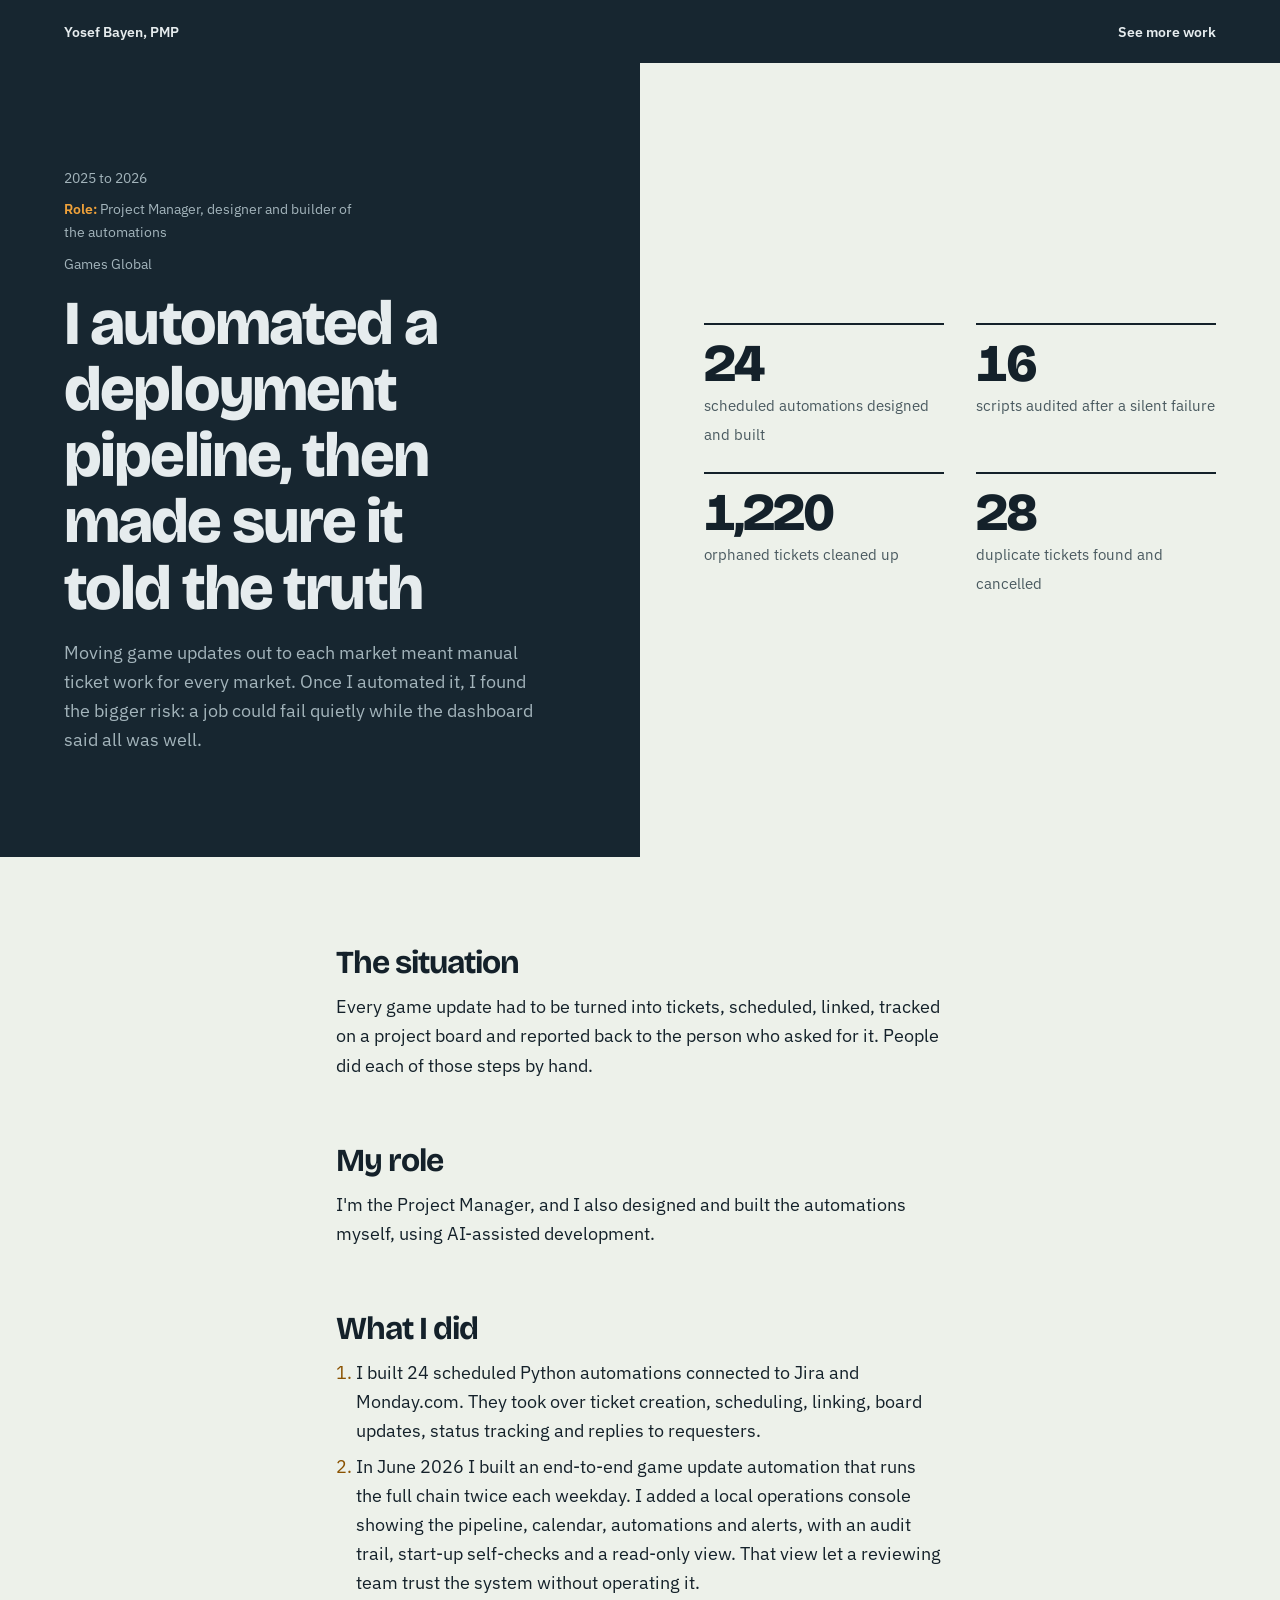
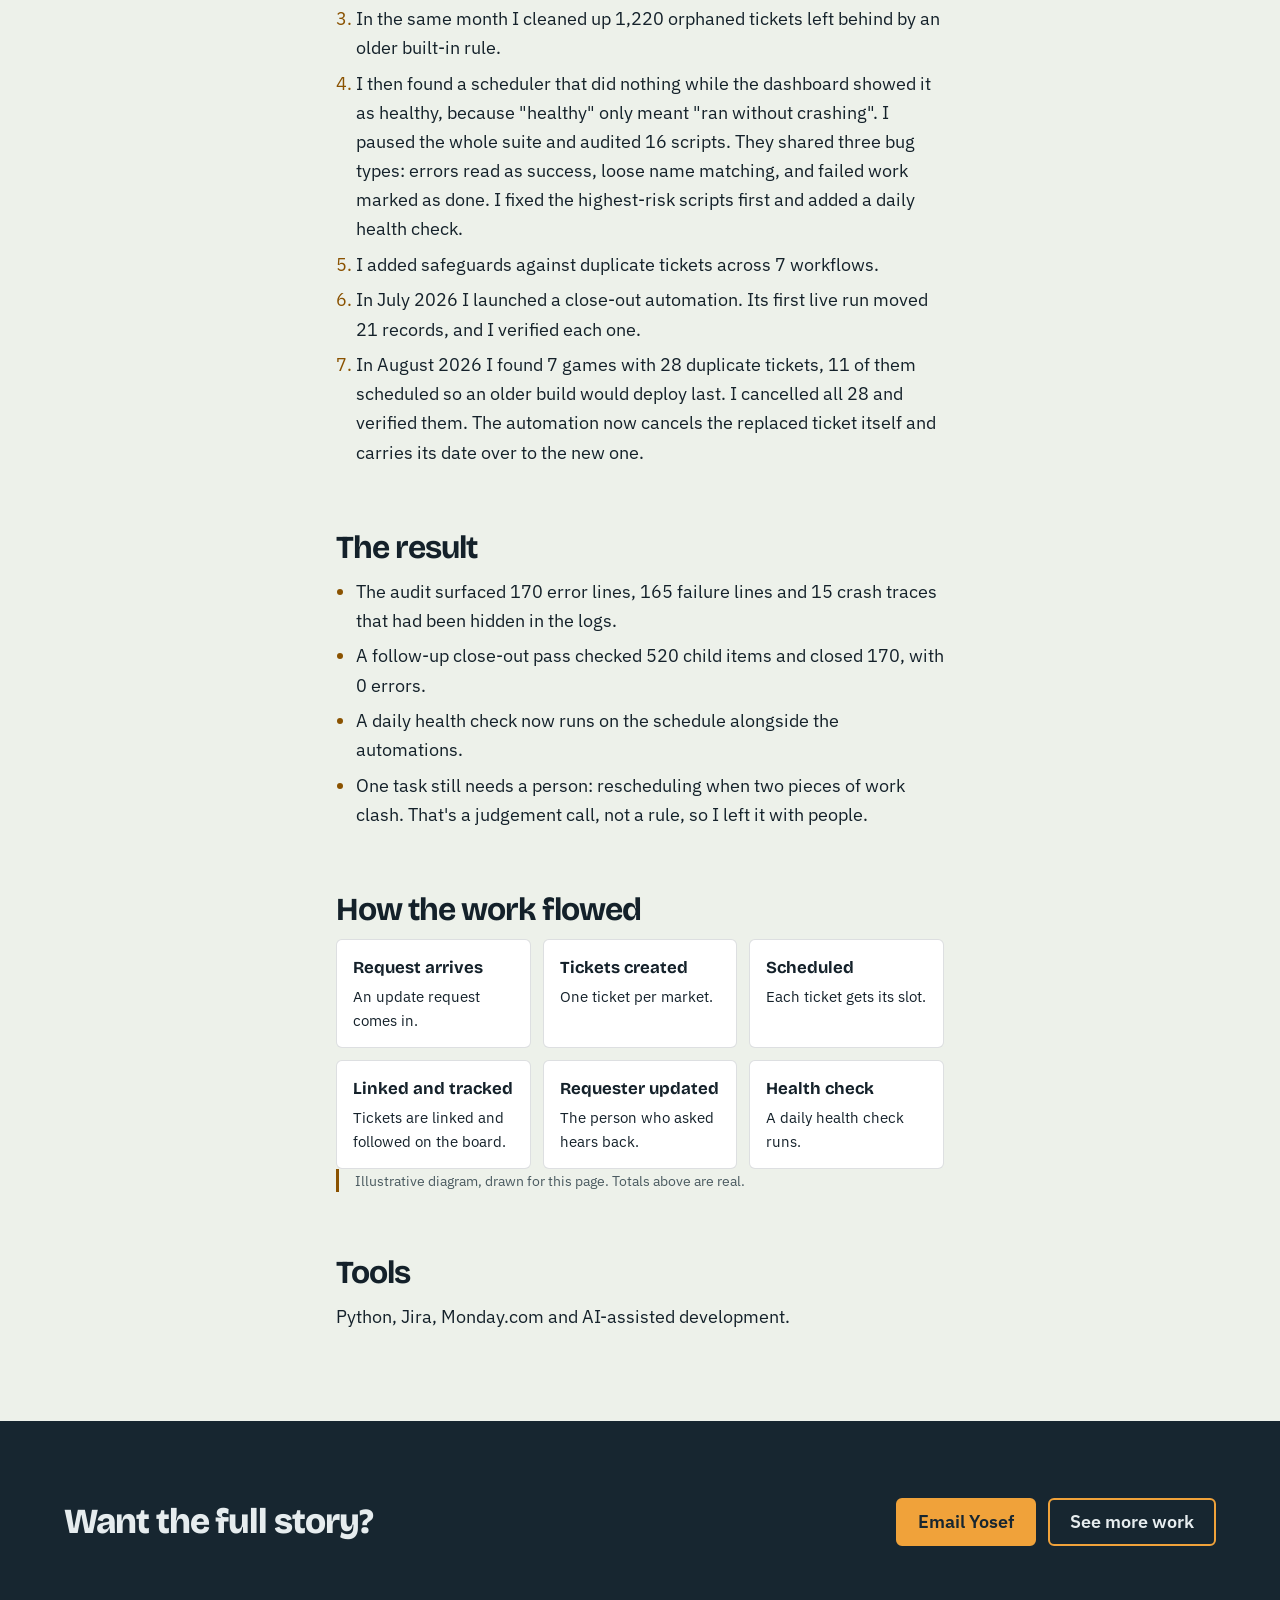
==== case-automation-suite.html @ 45c1838b "Add three project pages and role labels on every work log item Co-Authored-By: Claude Opus 5.5 <nore" ====
<!doctype html>
<html lang="en">
<head>
<meta charset="utf-8">
<meta name="viewport" content="width=device-width, initial-scale=1, viewport-fit=cover">
<title>Deployment automation suite and silent-failure audit | Yosef Bayen</title>
<meta name="description" content="I designed and built 24 scheduled automations for a deployment pipeline, then audited them when I found one failing quietly behind a healthy dashboard.">
<link rel="preconnect" href="https://fonts.googleapis.com">
<link rel="preconnect" href="https://fonts.gstatic.com" crossorigin>
<link href="https://fonts.googleapis.com/css2?family=Bricolage+Grotesque:opsz,wght@12..96,500;12..96,700;12..96,800&family=IBM+Plex+Sans:wght@400;500;600&display=swap" rel="stylesheet">
<link rel="stylesheet" href="case.css">
</head>
<body>
<header class="top"><a href="index.html">Yosef Bayen, PMP</a><a href="index.html#work-log">See more work</a></header>
<main>
  <section class="case-hero">
    <div class="problem">
      <p class="meta"><span>2025 to 2026</span><span><b>Role:</b> Project Manager, designer and builder of the automations</span><span>Games Global</span></p>
      <h1>I automated a deployment pipeline, then made sure it told the truth</h1>
      <p>Moving game updates out to each market meant manual ticket work for every market. Once I automated it, I found the bigger risk: a job could fail quietly while the dashboard said all was well.</p>
    </div>
    <div class="result">
      <div class="figures">
        <div><strong>24</strong><span>scheduled automations designed and built</span></div>
        <div><strong>16</strong><span>scripts audited after a silent failure</span></div>
        <div><strong>1,220</strong><span>orphaned tickets cleaned up</span></div>
        <div><strong>28</strong><span>duplicate tickets found and cancelled</span></div>
      </div>
    </div>
  </section>
  <article class="case-body">
    <section><h2>The situation</h2><p>Every game update had to be turned into tickets, scheduled, linked, tracked on a project board and reported back to the person who asked for it. People did each of those steps by hand.</p></section>
    <section><h2>My role</h2><p>I'm the Project Manager, and I also designed and built the automations myself, using AI-assisted development.</p></section>
    <section><h2>What I did</h2><ol>
      <li>I built 24 scheduled Python automations connected to Jira and Monday.com. They took over ticket creation, scheduling, linking, board updates, status tracking and replies to requesters.</li>
      <li>In June 2026 I built an end-to-end game update automation that runs the full chain twice each weekday. I added a local operations console showing the pipeline, calendar, automations and alerts, with an audit trail, start-up self-checks and a read-only view. That view let a reviewing team trust the system without operating it.</li>
      <li>In the same month I cleaned up 1,220 orphaned tickets left behind by an older built-in rule.</li>
      <li>I then found a scheduler that did nothing while the dashboard showed it as healthy, because "healthy" only meant "ran without crashing". I paused the whole suite and audited 16 scripts. They shared three bug types: errors read as success, loose name matching, and failed work marked as done. I fixed the highest-risk scripts first and added a daily health check.</li>
      <li>I added safeguards against duplicate tickets across 7 workflows.</li>
      <li>In July 2026 I launched a close-out automation. Its first live run moved 21 records, and I verified each one.</li>
      <li>In August 2026 I found 7 games with 28 duplicate tickets, 11 of them scheduled so an older build would deploy last. I cancelled all 28 and verified them. The automation now cancels the replaced ticket itself and carries its date over to the new one.</li>
    </ol></section>
    <section><h2>The result</h2><ul>
      <li>The audit surfaced 170 error lines, 165 failure lines and 15 crash traces that had been hidden in the logs.</li>
      <li>A follow-up close-out pass checked 520 child items and closed 170, with 0 errors.</li>
      <li>A daily health check now runs on the schedule alongside the automations.</li>
      <li>One task still needs a person: rescheduling when two pieces of work clash. That's a judgement call, not a rule, so I left it with people.</li>
    </ul></section>
    <section><h2>How the work flowed</h2><ol class="steps">
      <li><b>Request arrives</b>An update request comes in.</li>
      <li><b>Tickets created</b>One ticket per market.</li>
      <li><b>Scheduled</b>Each ticket gets its slot.</li>
      <li><b>Linked and tracked</b>Tickets are linked and followed on the board.</li>
      <li><b>Requester updated</b>The person who asked hears back.</li>
      <li><b>Health check</b>A daily health check runs.</li>
    </ol><p class="note">Illustrative diagram, drawn for this page. Totals above are real.</p></section>
    <section><h2>Tools</h2><p>Python, Jira, Monday.com and AI-assisted development.</p></section>
  </article>
</main>
<footer class="next">
  <h2>Want the full story?</h2>
  <div class="links">
    <a class="btn btn--solid" href="mailto:ybayen12@gmail.com">Email Yosef</a>
    <a class="btn" href="index.html#work-log">See more work</a>
  </div>
</footer>
</body>
</html>
---- case.css ----
/* Shared style for the project pages. Same palette and type as the home page:
   the problem sits on the dark ground, the work and result on the light. */
:root {
  --dark: #172630; --dark-ink: #e6ecee; --dark-soft: #a3b4bb; --amber: #f0a23a;
  --light: #edf1ea; --ink: #14212a; --soft: #4a5a60; --accent: #8a5200;
  --display: "Bricolage Grotesque", system-ui, sans-serif;
  --text: "IBM Plex Sans", system-ui, sans-serif;
  --gutter: clamp(1.25rem, 5vw, 5.5rem);
}
* { box-sizing: border-box; }
html { -webkit-text-size-adjust: 100%; }
body { margin: 0; background: var(--light); color: var(--ink); font-family: var(--text); font-size: clamp(1rem, 0.96rem + 0.22vw, 1.125rem); line-height: 1.62; overflow-x: clip; }
a { color: inherit; }
a:focus-visible { outline: 3px solid var(--accent); outline-offset: 3px; }
h1, h2, h3 { font-family: var(--display); margin: 0; letter-spacing: -0.03em; line-height: 1.06; text-wrap: balance; }
p { margin: 0; text-wrap: pretty; }

.top { display: flex; justify-content: space-between; align-items: center; gap: 1rem; padding: 1.25rem var(--gutter); background: var(--dark); color: var(--dark-ink); font-size: 0.9rem; }
.top a { text-decoration: none; font-weight: 600; }
.top a:hover { color: var(--amber); }

/* Hero: problem on dark, result on light, the same split as the home page. */
.case-hero { display: grid; grid-template-columns: 1fr 1fr; min-height: 70svh; }
.case-hero .problem { background: var(--dark); color: var(--dark-ink); padding: clamp(3rem, 8vw, 7rem) var(--gutter); display: flex; flex-direction: column; justify-content: center; gap: 1rem; }
.case-hero .result { padding: clamp(3rem, 8vw, 7rem) var(--gutter); display: flex; flex-direction: column; justify-content: center; gap: 1.25rem; }
.meta { font-size: 0.9rem; color: var(--dark-soft); display: flex; flex-wrap: wrap; gap: 0.5rem 1rem; }
.meta b { color: var(--amber); font-weight: 600; }
.case-hero h1 { font-size: clamp(2.2rem, 1.5rem + 3vw, 4rem); font-weight: 800; }
.case-hero .problem p { color: var(--dark-soft); max-width: 44ch; }
.figures { display: grid; grid-template-columns: repeat(2, minmax(0, 1fr)); gap: 1.5rem 2rem; }
.figures div { border-top: 2px solid var(--ink); padding-top: 0.75rem; }
.figures strong { display: block; font-family: var(--display); font-weight: 800; font-size: clamp(2rem, 1.4rem + 2.4vw, 3.4rem); letter-spacing: -0.04em; line-height: 1; font-variant-numeric: tabular-nums; }
.figures span { font-size: 0.95rem; color: var(--soft); }

/* Body: a narrow reading column with headed sections. */
.case-body { max-width: 46rem; margin: 0 auto; padding: clamp(3rem, 7vw, 6rem) var(--gutter); }
.case-body section + section { margin-top: clamp(2.5rem, 5vw, 4rem); }
.case-body h2 { font-size: clamp(1.4rem, 1.2rem + 1vw, 2rem); font-weight: 700; margin-bottom: 0.75rem; }
.case-body p + p { margin-top: 0.9rem; }
.case-body ul, .case-body ol { margin: 0.75rem 0 0; padding-left: 1.25rem; }
.case-body li + li { margin-top: 0.4rem; }
.case-body li::marker { color: var(--accent); }
.note { font-size: 0.9rem; color: var(--soft); border-left: 3px solid var(--accent); padding-left: 1rem; }

/* Optional diagram: sample steps drawn with markup, labelled as illustrative. */
.steps { list-style: none; padding: 0 !important; display: grid; grid-template-columns: repeat(auto-fit, minmax(9rem, 1fr)); gap: 0.75rem; counter-reset: s; }
.steps li { margin: 0 !important; background: #fff; border: 1px solid color-mix(in oklab, var(--ink) 14%, transparent); border-radius: 6px; padding: 0.9rem 1rem; font-size: 0.92rem; }
.steps li b { display: block; font-family: var(--display); font-size: 1.05rem; margin-bottom: 0.2rem; }

.next { background: var(--dark); color: var(--dark-ink); padding: clamp(3rem, 6vw, 5rem) var(--gutter); display: flex; flex-wrap: wrap; justify-content: space-between; align-items: center; gap: 1.5rem; }
.next h2 { font-size: clamp(1.4rem, 1.1rem + 1.4vw, 2.2rem); font-weight: 800; }
.next .links { display: flex; flex-wrap: wrap; gap: 0.75rem; }
.btn { display: inline-flex; align-items: center; min-height: 48px; padding: 0 1.25rem; border-radius: 6px; font-weight: 600; text-decoration: none; border: 2px solid var(--amber); color: var(--dark-ink); }
.btn--solid { background: var(--amber); color: var(--dark); }
.btn:hover { background: var(--dark-ink); border-color: var(--dark-ink); color: var(--dark); }

@media (max-width: 760px) {
  .case-hero { grid-template-columns: 1fr; min-height: 0; }
  .figures { grid-template-columns: 1fr 1fr; gap: 1rem; }
}
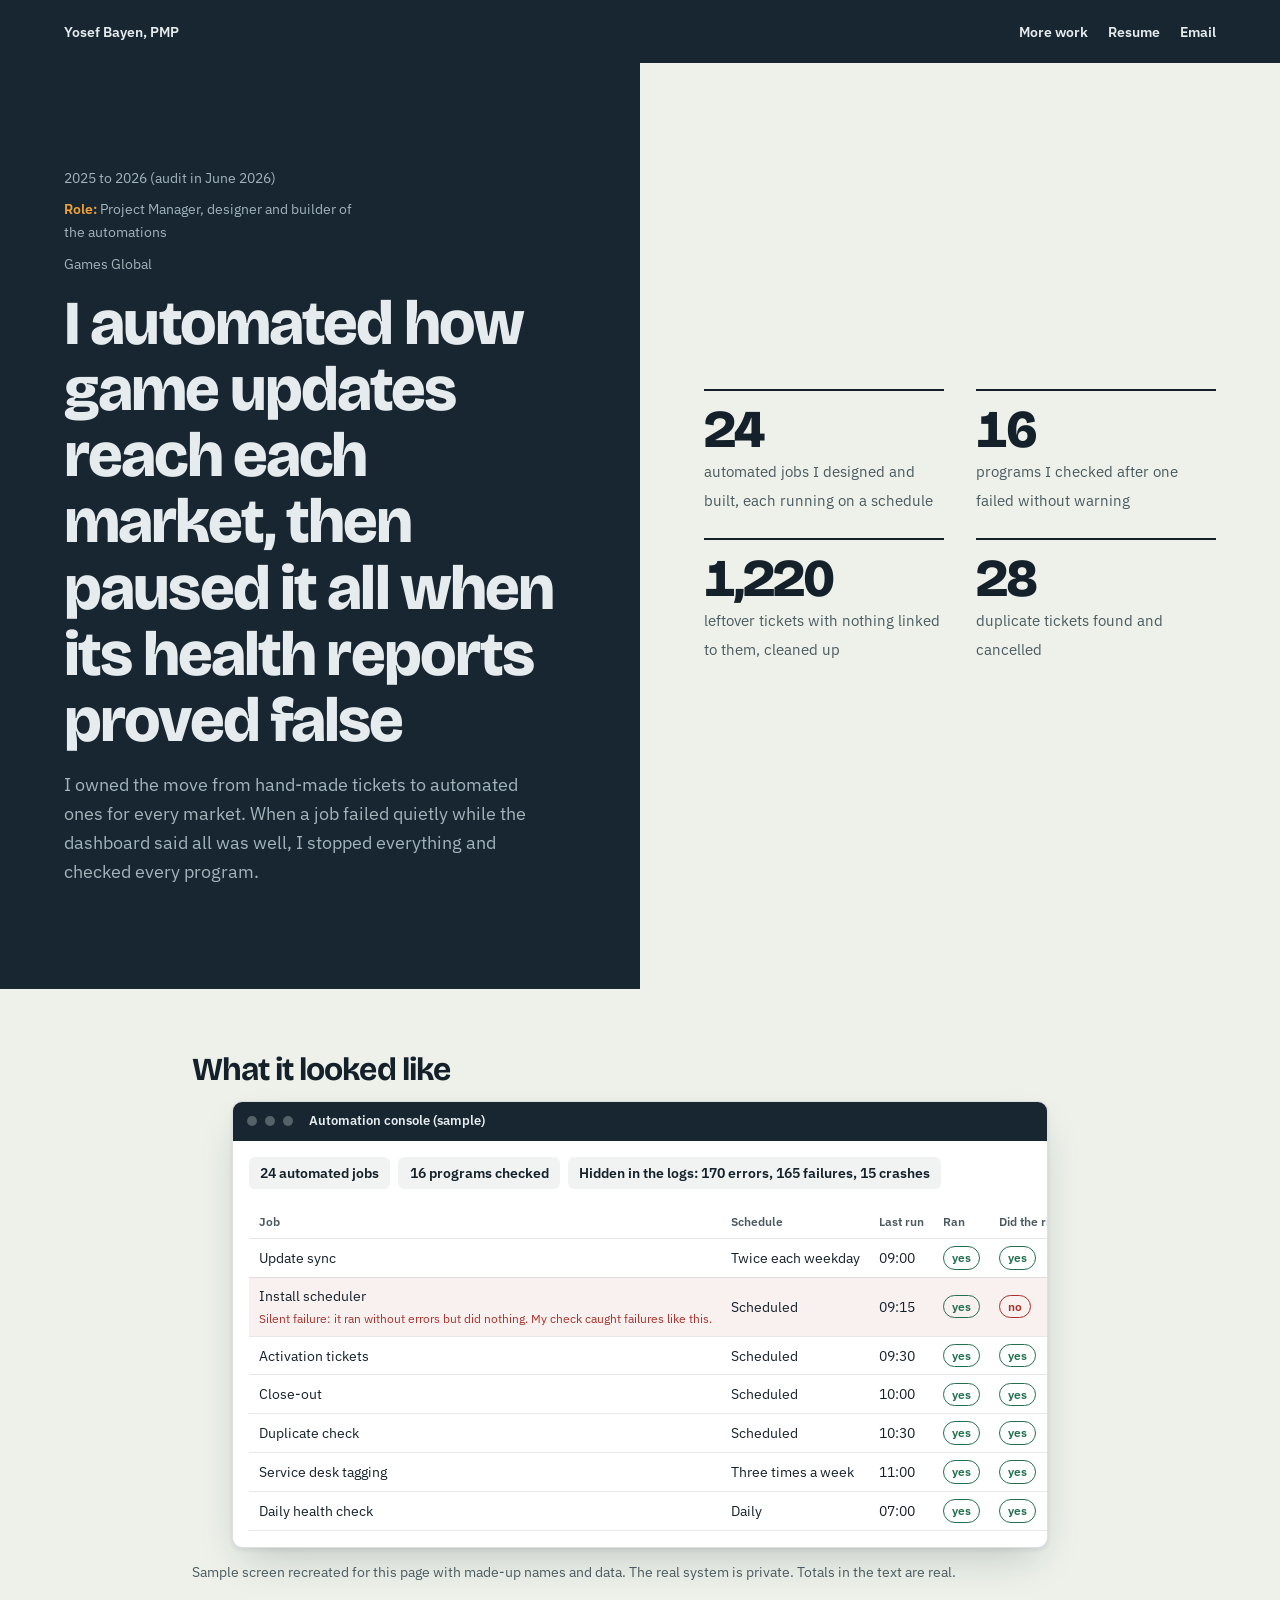
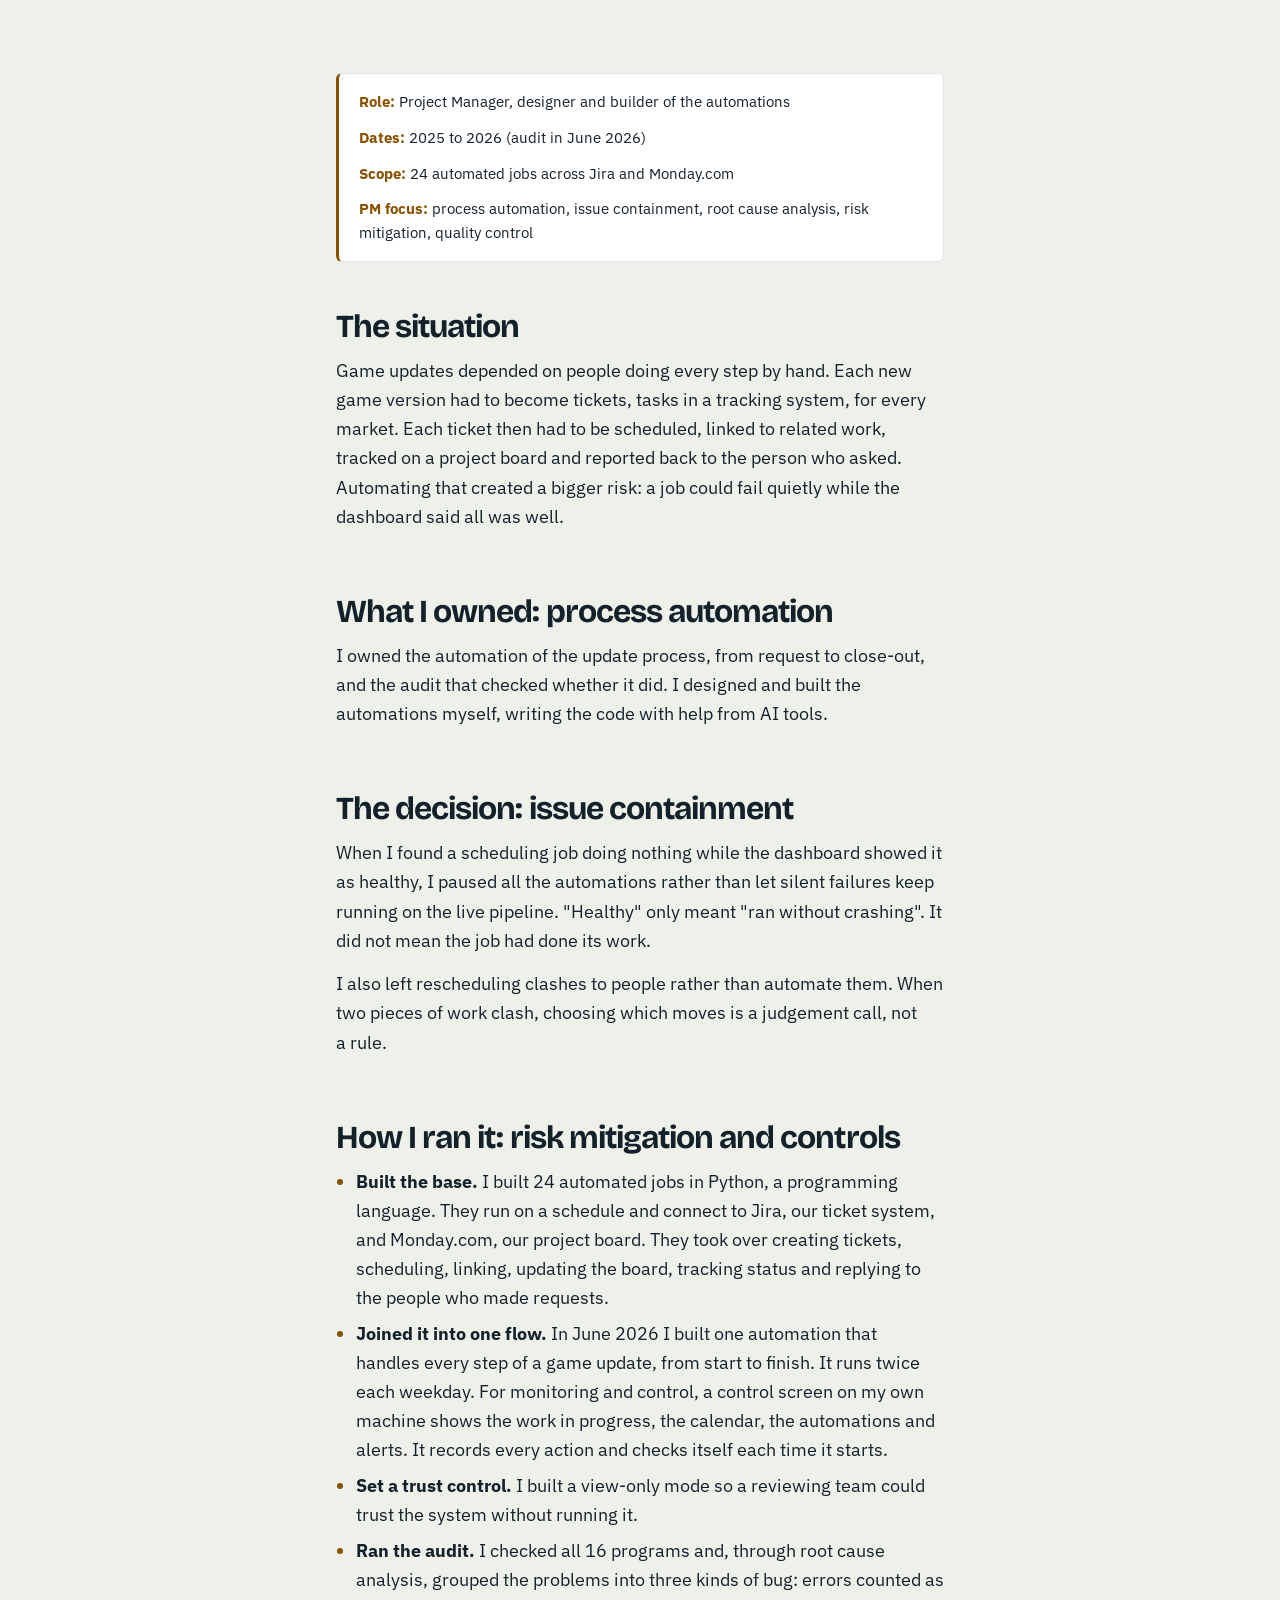
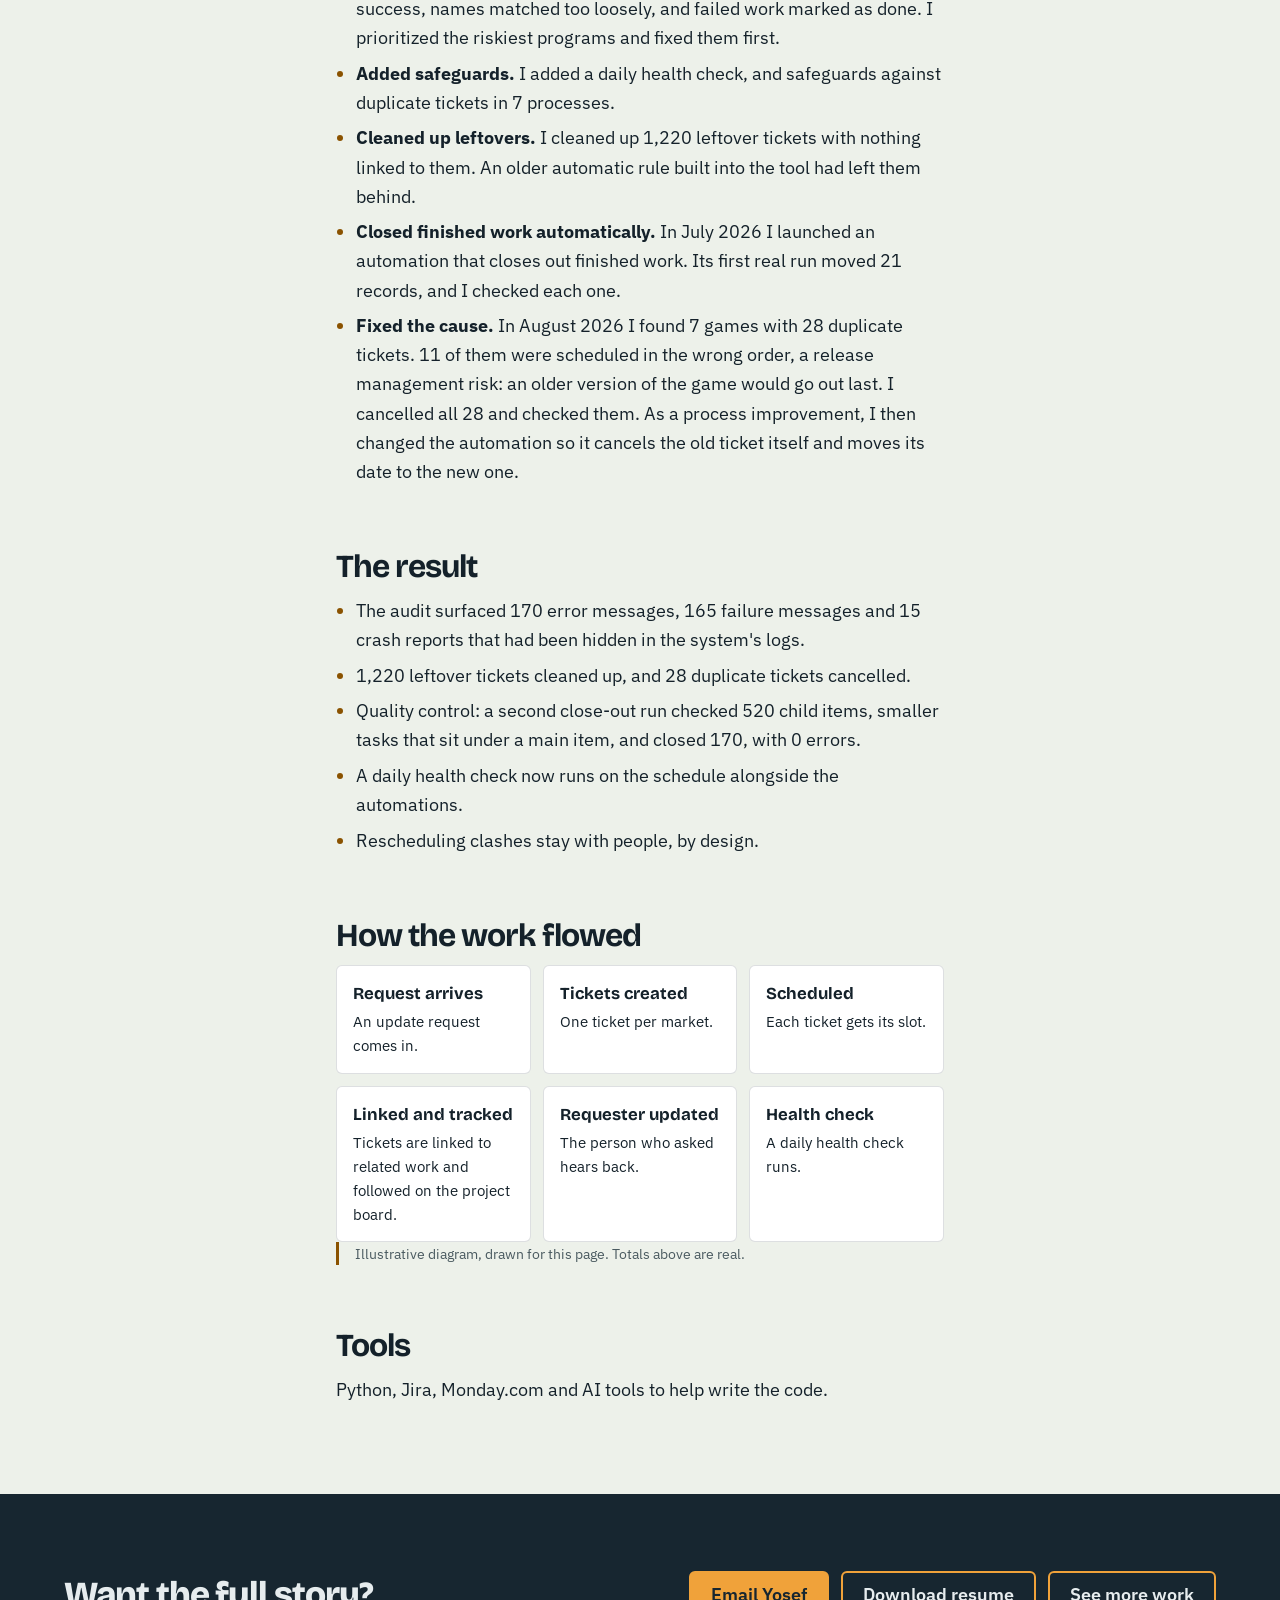
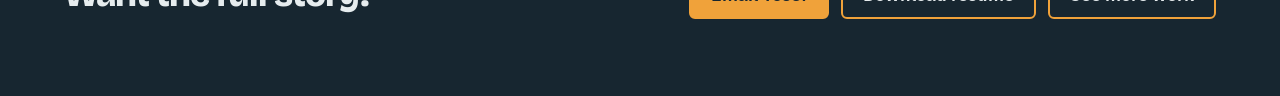
==== commit 8647fb71: "Rebuild portfolio: plain English, original section order, PM vocabulary, resume download, menu, prev" ====
--- a/case-automation-suite.html
+++ b/case-automation-suite.html
@@ -3,64 +3,110 @@
 <head>
 <meta charset="utf-8">
 <meta name="viewport" content="width=device-width, initial-scale=1, viewport-fit=cover">
-<title>Deployment automation suite and silent-failure audit | Yosef Bayen</title>
-<meta name="description" content="I designed and built 24 scheduled automations for a deployment pipeline, then audited them when I found one failing quietly behind a healthy dashboard.">
+<title>Automating game updates, then catching silent failures | Yosef Bayen</title>
+<meta name="description" content="I designed and built 24 automated jobs that send game updates out to each market on a schedule, then checked them all when I found one failing quietly while the dashboard showed it as healthy.">
+<meta property="og:type" content="website">
+<meta property="og:title" content="Automating game updates | Yosef Bayen">
+<meta property="og:description" content="I designed and built 24 automated jobs that send game updates out to each market on a schedule, then checked them all when I found one failing quietly while the dashboard showed it as healthy.">
+<meta property="og:url" content="https://ybayen12-beep.github.io/Yosef-s-Portfolio-/case-automation-suite.html">
+<meta property="og:image" content="https://ybayen12-beep.github.io/Yosef-s-Portfolio-/og.png">
+<meta property="og:image:width" content="1200">
+<meta property="og:image:height" content="630">
+<meta name="twitter:card" content="summary_large_image">
+
 <link rel="preconnect" href="https://fonts.googleapis.com">
 <link rel="preconnect" href="https://fonts.gstatic.com" crossorigin>
 <link href="https://fonts.googleapis.com/css2?family=Bricolage+Grotesque:opsz,wght@12..96,500;12..96,700;12..96,800&family=IBM+Plex+Sans:wght@400;500;600&display=swap" rel="stylesheet">
 <link rel="stylesheet" href="case.css">
+<style>
+.sample .strip { display: flex; flex-wrap: wrap; gap: 0.5rem; margin-bottom: 0.9rem; }
+.sample .strip span { padding: 0.3rem 0.7rem; border-radius: 6px; background: color-mix(in oklab, var(--ink) 6%, transparent); font-weight: 600; }
+.sample tr.flag td { background: color-mix(in oklab, #a8322a 7%, transparent); }
+.sample .flag-note { display: block; font-size: 0.75rem; color: #a8322a; margin-top: 2px; }
+.factsbox{list-style:none;padding:0;margin:0 0 2rem;display:flex;flex-wrap:wrap;gap:.5rem 1.5rem;font-size:.92rem}.factsbox b{color:var(--accent)}
+</style>
 </head>
 <body>
-<header class="top"><a href="index.html">Yosef Bayen, PMP</a><a href="index.html#work-log">See more work</a></header>
+<header class="top"><a href="index.html">Yosef Bayen, PMP</a><nav class="top-links" aria-label="Main"><a href="index.html#work-log">More work</a><a href="Yosef-Bayen-Resume.pdf" download>Resume</a><a href="mailto:ybayen12@gmail.com">Email</a></nav></header>
 <main>
   <section class="case-hero">
     <div class="problem">
-      <p class="meta"><span>2025 to 2026</span><span><b>Role:</b> Project Manager, designer and builder of the automations</span><span>Games Global</span></p>
-      <h1>I automated a deployment pipeline, then made sure it told the truth</h1>
-      <p>Moving game updates out to each market meant manual ticket work for every market. Once I automated it, I found the bigger risk: a job could fail quietly while the dashboard said all was well.</p>
+      <p class="meta"><span>2025 to 2026 (audit in June 2026)</span><span><b>Role:</b> Project Manager, designer and builder of the automations</span><span>Games Global</span></p>
+      <h1>I automated how game updates reach each market, then paused it all when its health reports proved false</h1>
+      <p>I owned the move from hand-made tickets to automated ones for every market. When a job failed quietly while the dashboard said all was well, I stopped everything and checked every program.</p>
     </div>
     <div class="result">
       <div class="figures">
-        <div><strong>24</strong><span>scheduled automations designed and built</span></div>
-        <div><strong>16</strong><span>scripts audited after a silent failure</span></div>
-        <div><strong>1,220</strong><span>orphaned tickets cleaned up</span></div>
+        <div><strong>24</strong><span>automated jobs I designed and built, each running on a schedule</span></div>
+        <div><strong>16</strong><span>programs I checked after one failed without warning</span></div>
+        <div><strong>1,220</strong><span>leftover tickets with nothing linked to them, cleaned up</span></div>
         <div><strong>28</strong><span>duplicate tickets found and cancelled</span></div>
       </div>
     </div>
   </section>
+  <section class="sample" aria-labelledby="sample-h">
+    <h2 id="sample-h">What it looked like</h2>
+    <figure class="screen" role="img" aria-label="Sample control screen: totals of 24 automated jobs, 16 programs checked and what the logs showed, above a table of seven sample jobs. One job, Install scheduler, shows it ran but did not do the right thing, the kind of silent failure the audit caught.">
+      <div class="screen-bar" aria-hidden="true"><i></i><i></i><i></i><span>Automation console (sample)</span></div>
+      <div class="screen-body">
+        <div class="strip"><span>24 automated jobs</span><span>16 programs checked</span><span>Hidden in the logs: 170 errors, 165 failures, 15 crashes</span></div>
+        <table>
+          <tr><th>Job</th><th>Schedule</th><th>Last run</th><th>Ran</th><th>Did the right thing</th></tr>
+          <tr><td>Update sync</td><td>Twice each weekday</td><td>09:00</td><td><span class="chip chip--ok">yes</span></td><td><span class="chip chip--ok">yes</span></td></tr>
+          <tr class="flag"><td>Install scheduler<span class="flag-note">Silent failure: it ran without errors but did nothing. My check caught failures like this.</span></td><td>Scheduled</td><td>09:15</td><td><span class="chip chip--ok">yes</span></td><td><span class="chip chip--bad">no</span></td></tr>
+          <tr><td>Activation tickets</td><td>Scheduled</td><td>09:30</td><td><span class="chip chip--ok">yes</span></td><td><span class="chip chip--ok">yes</span></td></tr>
+          <tr><td>Close-out</td><td>Scheduled</td><td>10:00</td><td><span class="chip chip--ok">yes</span></td><td><span class="chip chip--ok">yes</span></td></tr>
+          <tr><td>Duplicate check</td><td>Scheduled</td><td>10:30</td><td><span class="chip chip--ok">yes</span></td><td><span class="chip chip--ok">yes</span></td></tr>
+          <tr><td>Service desk tagging</td><td>Three times a week</td><td>11:00</td><td><span class="chip chip--ok">yes</span></td><td><span class="chip chip--ok">yes</span></td></tr>
+          <tr><td>Daily health check</td><td>Daily</td><td>07:00</td><td><span class="chip chip--ok">yes</span></td><td><span class="chip chip--ok">yes</span></td></tr>
+        </table>
+      </div>
+    </figure>
+    <p class="sample-caption">Sample screen recreated for this page with made-up names and data. The real system is private. Totals in the text are real.</p>
+  </section>
   <article class="case-body">
-    <section><h2>The situation</h2><p>Every game update had to be turned into tickets, scheduled, linked, tracked on a project board and reported back to the person who asked for it. People did each of those steps by hand.</p></section>
-    <section><h2>My role</h2><p>I'm the Project Manager, and I also designed and built the automations myself, using AI-assisted development.</p></section>
-    <section><h2>What I did</h2><ol>
-      <li>I built 24 scheduled Python automations connected to Jira and Monday.com. They took over ticket creation, scheduling, linking, board updates, status tracking and replies to requesters.</li>
-      <li>In June 2026 I built an end-to-end game update automation that runs the full chain twice each weekday. I added a local operations console showing the pipeline, calendar, automations and alerts, with an audit trail, start-up self-checks and a read-only view. That view let a reviewing team trust the system without operating it.</li>
-      <li>In the same month I cleaned up 1,220 orphaned tickets left behind by an older built-in rule.</li>
-      <li>I then found a scheduler that did nothing while the dashboard showed it as healthy, because "healthy" only meant "ran without crashing". I paused the whole suite and audited 16 scripts. They shared three bug types: errors read as success, loose name matching, and failed work marked as done. I fixed the highest-risk scripts first and added a daily health check.</li>
-      <li>I added safeguards against duplicate tickets across 7 workflows.</li>
-      <li>In July 2026 I launched a close-out automation. Its first live run moved 21 records, and I verified each one.</li>
-      <li>In August 2026 I found 7 games with 28 duplicate tickets, 11 of them scheduled so an older build would deploy last. I cancelled all 28 and verified them. The automation now cancels the replaced ticket itself and carries its date over to the new one.</li>
-    </ol></section>
+    <ul class="factsbox">
+      <li><b>Role:</b> Project Manager, designer and builder of the automations</li>
+      <li><b>Dates:</b> 2025 to 2026 (audit in June 2026)</li>
+      <li><b>Scope:</b> 24 automated jobs across Jira and Monday.com</li>
+      <li><b>PM focus:</b> process automation, issue containment, root cause analysis, risk mitigation, quality control</li>
+    </ul>
+    <section><h2>The situation</h2><p>Game updates depended on people doing every step by hand. Each new game version had to become tickets, tasks in a tracking system, for every market. Each ticket then had to be scheduled, linked to related work, tracked on a project board and reported back to the person who asked. Automating that created a bigger risk: a job could fail quietly while the dashboard said all was well.</p></section>
+    <section><h2>What I owned: process automation</h2><p>I owned the automation of the update process, from request to close-out, and the audit that checked whether it did. I designed and built the automations myself, writing the code with help from AI tools.</p></section>
+    <section><h2>The decision: issue containment</h2><p>When I found a scheduling job doing nothing while the dashboard showed it as healthy, I paused all the automations rather than let silent failures keep running on the live pipeline. "Healthy" only meant "ran without crashing". It did not mean the job had done its work.</p><p>I also left rescheduling clashes to people rather than automate them. When two pieces of work clash, choosing which moves is a judgement call, not a rule.</p></section>
+    <section><h2>How I ran it: risk mitigation and controls</h2><ul>
+      <li><b>Built the base.</b> I built 24 automated jobs in Python, a programming language. They run on a schedule and connect to Jira, our ticket system, and Monday.com, our project board. They took over creating tickets, scheduling, linking, updating the board, tracking status and replying to the people who made requests.</li>
+      <li><b>Joined it into one flow.</b> In June 2026 I built one automation that handles every step of a game update, from start to finish. It runs twice each weekday. For monitoring and control, a control screen on my own machine shows the work in progress, the calendar, the automations and alerts. It records every action and checks itself each time it starts.</li>
+      <li><b>Set a trust control.</b> I built a view-only mode so a reviewing team could trust the system without running it.</li>
+      <li><b>Ran the audit.</b> I checked all 16 programs and, through root cause analysis, grouped the problems into three kinds of bug: errors counted as success, names matched too loosely, and failed work marked as done. I prioritized the riskiest programs and fixed them first.</li>
+      <li><b>Added safeguards.</b> I added a daily health check, and safeguards against duplicate tickets in 7 processes.</li>
+      <li><b>Cleaned up leftovers.</b> I cleaned up 1,220 leftover tickets with nothing linked to them. An older automatic rule built into the tool had left them behind.</li>
+      <li><b>Closed finished work automatically.</b> In July 2026 I launched an automation that closes out finished work. Its first real run moved 21 records, and I checked each one.</li>
+      <li><b>Fixed the cause.</b> In August 2026 I found 7 games with 28 duplicate tickets. 11 of them were scheduled in the wrong order, a release management risk: an older version of the game would go out last. I cancelled all 28 and checked them. As a process improvement, I then changed the automation so it cancels the old ticket itself and moves its date to the new one.</li>
+    </ul></section>
     <section><h2>The result</h2><ul>
-      <li>The audit surfaced 170 error lines, 165 failure lines and 15 crash traces that had been hidden in the logs.</li>
-      <li>A follow-up close-out pass checked 520 child items and closed 170, with 0 errors.</li>
+      <li>The audit surfaced 170 error messages, 165 failure messages and 15 crash reports that had been hidden in the system's logs.</li>
+      <li>1,220 leftover tickets cleaned up, and 28 duplicate tickets cancelled.</li>
+      <li>Quality control: a second close-out run checked 520 child items, smaller tasks that sit under a main item, and closed 170, with 0 errors.</li>
       <li>A daily health check now runs on the schedule alongside the automations.</li>
-      <li>One task still needs a person: rescheduling when two pieces of work clash. That's a judgement call, not a rule, so I left it with people.</li>
+      <li>Rescheduling clashes stay with people, by design.</li>
     </ul></section>
     <section><h2>How the work flowed</h2><ol class="steps">
       <li><b>Request arrives</b>An update request comes in.</li>
       <li><b>Tickets created</b>One ticket per market.</li>
       <li><b>Scheduled</b>Each ticket gets its slot.</li>
-      <li><b>Linked and tracked</b>Tickets are linked and followed on the board.</li>
+      <li><b>Linked and tracked</b>Tickets are linked to related work and followed on the project board.</li>
       <li><b>Requester updated</b>The person who asked hears back.</li>
       <li><b>Health check</b>A daily health check runs.</li>
     </ol><p class="note">Illustrative diagram, drawn for this page. Totals above are real.</p></section>
-    <section><h2>Tools</h2><p>Python, Jira, Monday.com and AI-assisted development.</p></section>
+    <section><h2>Tools</h2><p>Python, Jira, Monday.com and AI tools to help write the code.</p></section>
   </article>
 </main>
 <footer class="next">
   <h2>Want the full story?</h2>
   <div class="links">
     <a class="btn btn--solid" href="mailto:ybayen12@gmail.com">Email Yosef</a>
+    <a class="btn" href="Yosef-Bayen-Resume.pdf" download>Download resume</a>
     <a class="btn" href="index.html#work-log">See more work</a>
   </div>
 </footer>
--- a/case.css
+++ b/case.css
@@ -58,3 +58,22 @@
   .case-hero { grid-template-columns: 1fr; min-height: 0; }
   .figures { grid-template-columns: 1fr 1fr; gap: 1rem; }
 }
+
+/* Sample screens: recreated with made-up data, always captioned as such. */
+.sample { margin: clamp(2.5rem, 5vw, 4rem) auto 0; max-width: 64rem; padding: 0 var(--gutter); }
+.sample h2 { font-size: clamp(1.4rem, 1.2rem + 1vw, 2rem); font-weight: 700; margin-bottom: 0.75rem; }
+.screen { background: #fff; border-radius: 10px; border: 1px solid color-mix(in oklab, var(--ink) 14%, transparent); box-shadow: 0 2px 4px hsl(205 30% 12% / 0.08), 0 18px 40px -12px hsl(205 30% 12% / 0.22); overflow: hidden; font-size: 0.85rem; }
+.screen-bar { display: flex; align-items: center; gap: 0.5rem; padding: 0.6rem 0.9rem; background: var(--dark); color: var(--dark-ink); font-size: 0.8rem; }
+.screen-bar i { width: 10px; height: 10px; border-radius: 50%; background: color-mix(in oklab, var(--dark-ink) 30%, transparent); }
+.screen-bar span { margin-left: 0.5rem; font-weight: 600; }
+.screen-body { padding: 1rem; overflow-x: auto; }
+.screen table { border-collapse: collapse; width: 100%; min-width: 34rem; font-variant-numeric: tabular-nums; }
+.screen th, .screen td { text-align: left; padding: 0.45rem 0.6rem; border-bottom: 1px solid color-mix(in oklab, var(--ink) 10%, transparent); white-space: nowrap; }
+.screen th { font-weight: 600; color: var(--soft); font-size: 0.78rem; }
+.chip { display: inline-block; padding: 1px 8px; border-radius: 999px; font-size: 0.75rem; font-weight: 600; border: 1px solid currentColor; }
+.chip--ok { color: #23704f; } .chip--bad { color: #a8322a; } .chip--warn { color: var(--accent); } .chip--muted { color: var(--soft); }
+.sample-caption { margin-top: 0.75rem; font-size: 0.85rem; color: var(--soft); }
+
+.top-links { display: flex; gap: 1.25rem; }
+
+.case-body .factsbox { margin: 0 0 3rem !important; padding: 1rem 1.25rem !important; background: #fff; border: 1px solid color-mix(in oklab, var(--ink) 12%, transparent); border-left: 3px solid var(--accent); border-radius: 6px; display: grid !important; gap: 0.35rem; }
